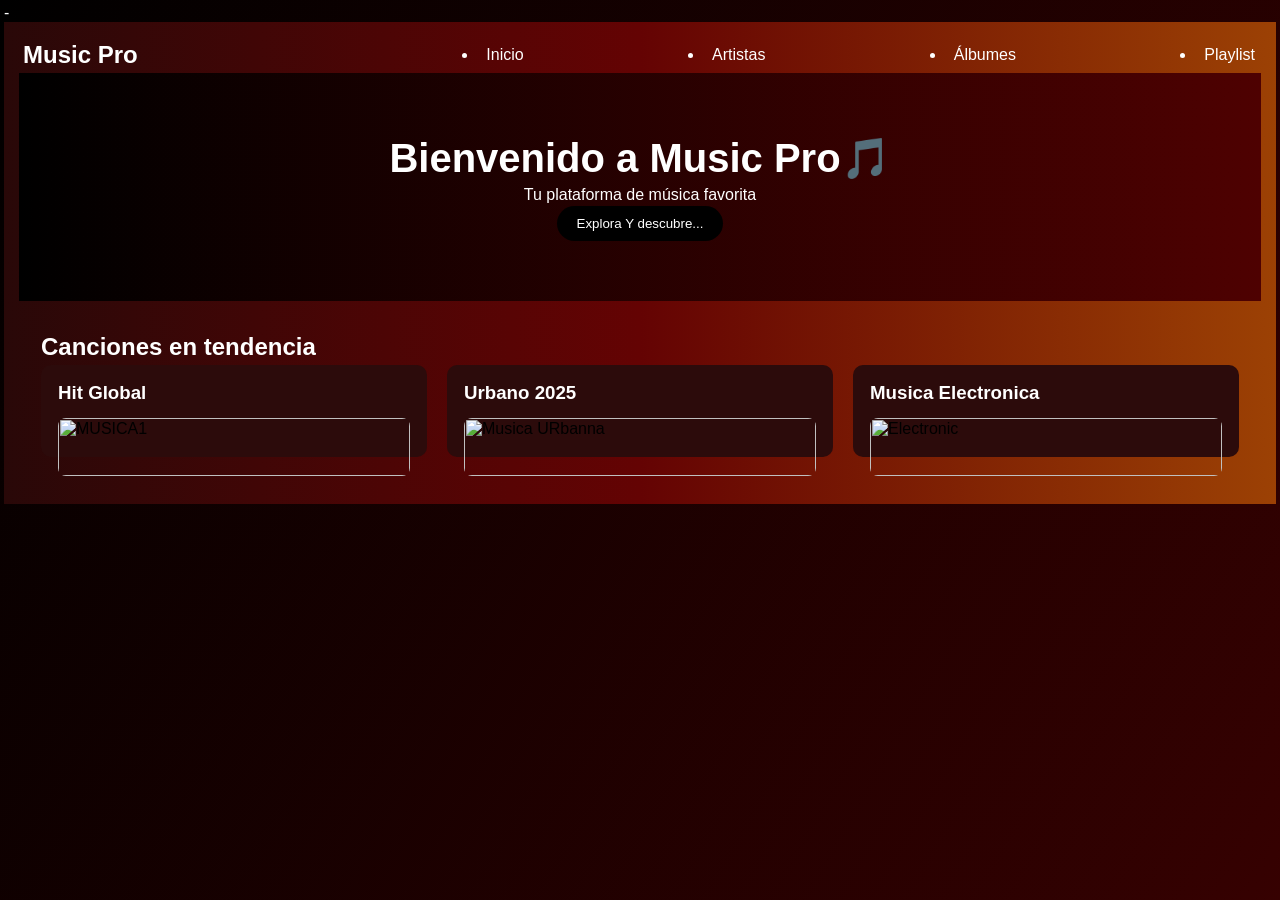
==== index.html @ ae1a1836 "Rename Index.html to index.html" ====
-<!DOCTYPE html>
<html lang="en">
<head>
    <meta charset="UTF-8">
    <meta name="viewport" content="width=device-width, initial-scale=1.0">
    <title>Musisic Pro - Inicio</title>
    <link rel="stylesheet" href="./css/index.css">
</head>
<body>
    <header>
        <nav>
            <div class="logo">Music Pro</div>
            <ul></ul>
                <li><a href="Index.html">Inicio</a></li>
                <li><a href="artistas.html">Artistas</a></li>
                <li><a href="albunes.html">Álbumes</a></li>
                <li><a href="playlist.html">Playlist</a></li>
            </ul>
        </nav>
    <section class="hero">
        <h1>Bienvenido a Music Pro🎵</h1>
        <p>Tu plataforma de música favorita</p> 
        <button>Explora Y descubre...</button>
    </section> 
    <section class="Container">
        <h2>Canciones en tendencia</h2>
    <Div class="grid">
        <div class="card">
            <h3>Hit Global</h3>
            <img src="https://images.unsplash.com/photo-1616356607338-fd87169ecf1a?q=80&w=1170&auto=format&fit=crop&ixlib=rb-4.1.0&ixid=M3wxMjA3fDB8MHxwaG90by1wYWdlfHx8fGVufDB8fHx8fA%3D%3D" alt="MUSICA1">
        </div>
        <div class="card">
            <h3>Urbano 2025</h3>
            <img src="https://images.unsplash.com/photo-1487452066049-a710f7296400?q=80&w=1171&auto=format&fit=crop&ixlib=rb-4.1.0&ixid=M3wxMjA3fDB8MHxwaG90by1wYWdlfHx8fGVufDB8fHx8fA%3D%3D" alt="Musica URbanna">
        </div>
        <div class="card">
            <h3>Musica Electronica</h3>
            <img src="https://images.unsplash.com/photo-1514525253161-7a46d19cd819?q=80&w=1074&auto=format&fit=crop&ixlib=rb-4.1.0&ixid=M3wxMjA3fDB8MHxwaG90by1wYWdlfHx8fGVufDB8fHx8fA%3D%3D" alt="Electronic">


        </div>

    </Div>    

    </section>
    </header>
</body>
</html>
---- css/index.css ----
*{
    margin:0;
    padding:2px;
    box-sizing:border-box;
}

body{
    font-family:Arial, sans-serif;
    background:linear-gradient(120deg,#000000,#360101);
    color:white;
}


header{
    background:linear-gradient(90deg,#290808,#640303,#9c4104);
    padding:15px;
}

nav{
    display:flex;
    justify-content:space-between;
    align-items:center;
}

.logo{
    font-size:24px;
    font-weight:bold;
}

nav ul{
    display:flex;
    list-style:none;
}

nav ul li{
    margin-left:15px;
}

nav a{
    color:white;
    text-decoration:none;
}

nav a:hover{
    opacity:.7;
}


.hero{
    text-align:center;
    padding:60px 20px;
    background:linear-gradient(90deg,#000000,#4e0101);
}

.hero h1{
    font-size:40px;
}

.container{
    padding:30px 20px;
}

.grid{
    display:grid;
    grid-template-columns:repeat(auto-fit, minmax(250px,1fr));
    gap:20px;
}

.card{
    background:#2c0b0b;
    padding:15px;
    border-radius:10px;
    transition:transform .3s, background .3s;
    border-width: 2px;
    border-color: #610805;
}
.card img{
    width:100%;
    border-radius:10px;
    margin-top: 10px;
    color: #000000;

}

.card:hover{
    background:#9e0707;
    transform:scale(1.03);
}
.hero button{
    display:inline-block;
    padding:10px 20px;
    background:#000000;
    color:white;
    border:none;
    border-radius:22px;
    cursor:pointer;
    transform-style: inherit;

}
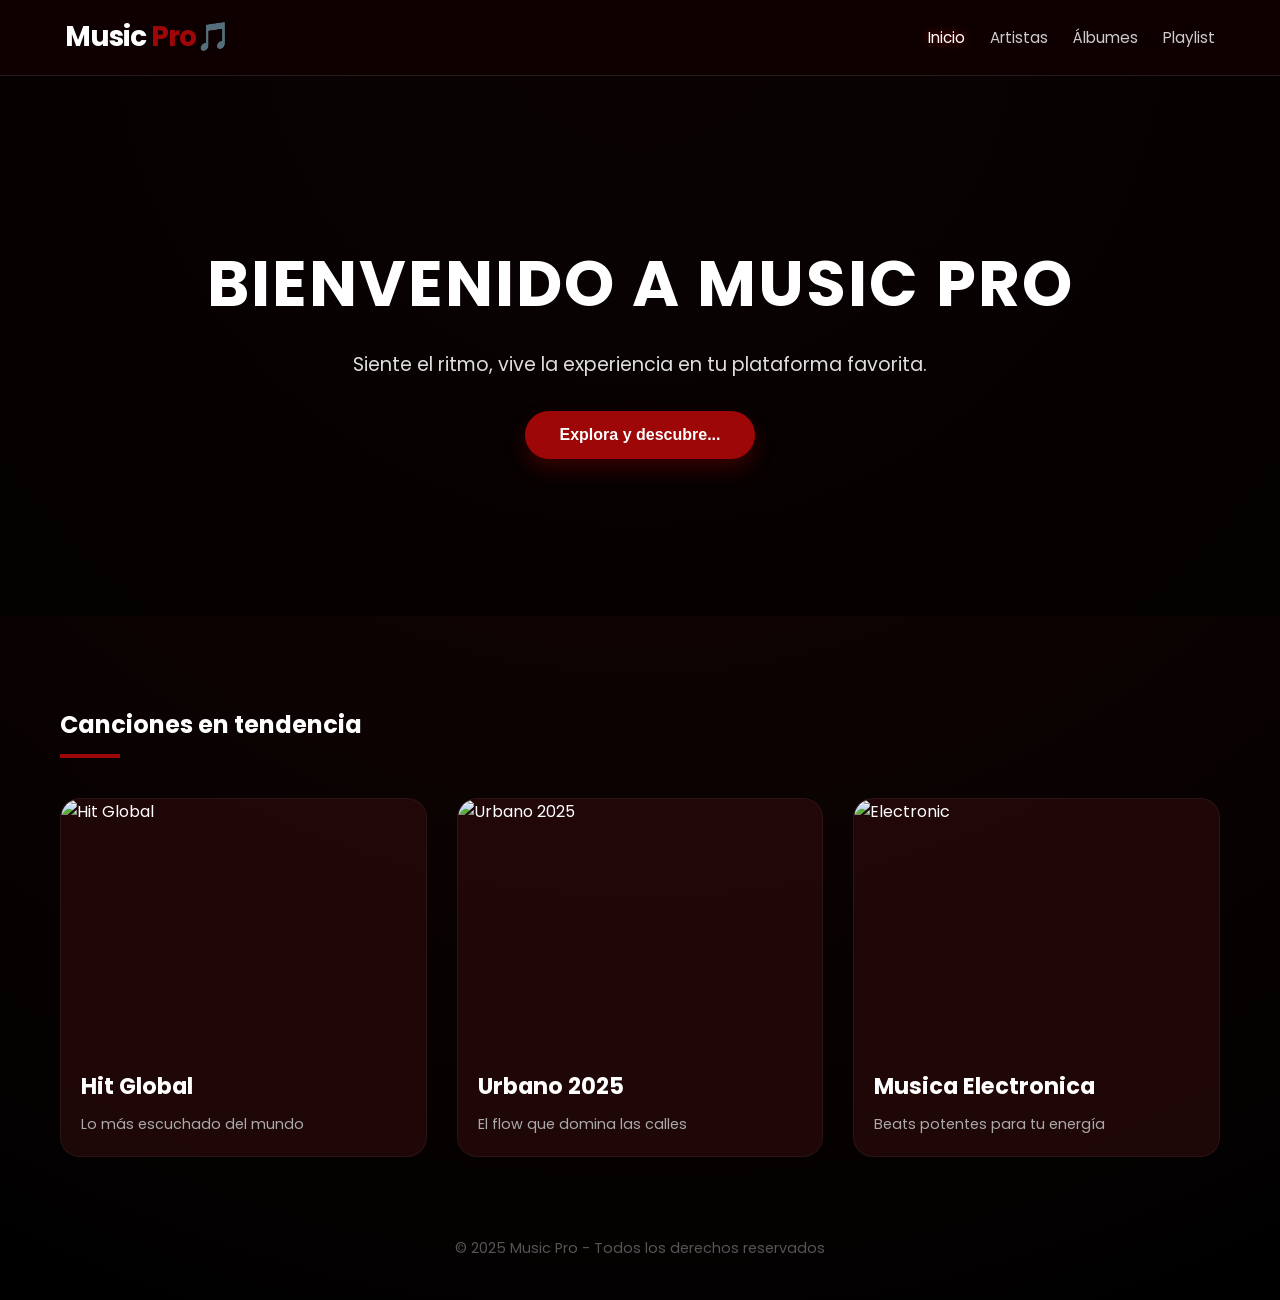
==== commit feec5a3a: "Modificacion del inicio" ====
--- a/index.html
+++ b/index.html
@@ -1,48 +1,76 @@
--<!DOCTYPE html>
-<html lang="en">
+<!DOCTYPE html>
+<html lang="es">
 <head>
     <meta charset="UTF-8">
     <meta name="viewport" content="width=device-width, initial-scale=1.0">
-    <title>Musisic Pro - Inicio</title>
-    <link rel="stylesheet" href="./css/index.css">
+    <title>Music Pro - Inicio</title>
+    <link rel="stylesheet" href="css/index.css">
+    <link href="https://fonts.googleapis.com/css2?family=Poppins:wght@300;400;700&display=swap" rel="stylesheet">
 </head>
 <body>
     <header>
-        <nav>
-            <div class="logo">Music Pro</div>
-            <ul></ul>
-                <li><a href="Index.html">Inicio</a></li>
+        <nav class="nav-container">
+            <div class="logo">Music <span>Pro</span>🎵</div>
+            <ul class="nav-links">
+                <li><a href="Index.html" class="active">Inicio</a></li>
                 <li><a href="artistas.html">Artistas</a></li>
                 <li><a href="albunes.html">Álbumes</a></li>
                 <li><a href="playlist.html">Playlist</a></li>
             </ul>
         </nav>
-    <section class="hero">
-        <h1>Bienvenido a Music Pro🎵</h1>
-        <p>Tu plataforma de música favorita</p> 
-        <button>Explora Y descubre...</button>
-    </section> 
-    <section class="Container">
-        <h2>Canciones en tendencia</h2>
-    <Div class="grid">
-        <div class="card">
-            <h3>Hit Global</h3>
-            <img src="https://images.unsplash.com/photo-1616356607338-fd87169ecf1a?q=80&w=1170&auto=format&fit=crop&ixlib=rb-4.1.0&ixid=M3wxMjA3fDB8MHxwaG90by1wYWdlfHx8fGVufDB8fHx8fA%3D%3D" alt="MUSICA1">
-        </div>
-        <div class="card">
-            <h3>Urbano 2025</h3>
-            <img src="https://images.unsplash.com/photo-1487452066049-a710f7296400?q=80&w=1171&auto=format&fit=crop&ixlib=rb-4.1.0&ixid=M3wxMjA3fDB8MHxwaG90by1wYWdlfHx8fGVufDB8fHx8fA%3D%3D" alt="Musica URbanna">
-        </div>
-        <div class="card">
-            <h3>Musica Electronica</h3>
-            <img src="https://images.unsplash.com/photo-1514525253161-7a46d19cd819?q=80&w=1074&auto=format&fit=crop&ixlib=rb-4.1.0&ixid=M3wxMjA3fDB8MHxwaG90by1wYWdlfHx8fGVufDB8fHx8fA%3D%3D" alt="Electronic">
+    </header>
 
+    <main>
+        <section class="hero">
+            <div class="hero-content">
+                <h1>Bienvenido a Music Pro</h1>
+                <p>Siente el ritmo, vive la experiencia en tu plataforma favorita.</p> 
+                <button class="btn-main">Explora y descubre...</button>
+            </div>
+        </section> 
 
-        </div>
+        <section class="container">
+            <div class="section-title">
+                <h2>Canciones en tendencia</h2>
+                <div class="underline"></div>
+            </div>
+            
+            <div class="grid">
+                <div class="card">
+                    <div class="card-img-container">
+                        <img src="https://images.unsplash.com/photo-1616356607338-fd87169ecf1a?q=80&w=1170&auto=format&fit=crop" alt="Hit Global">
+                    </div>
+                    <div class="card-info">
+                        <h3>Hit Global</h3>
+                        <p>Lo más escuchado del mundo</p>
+                    </div>
+                </div>
 
-    </Div>    
+                <div class="card">
+                    <div class="card-img-container">
+                        <img src="https://images.unsplash.com/photo-1487452066049-a710f7296400?q=80&w=1171&auto=format&fit=crop" alt="Urbano 2025">
+                    </div>
+                    <div class="card-info">
+                        <h3>Urbano 2025</h3>
+                        <p>El flow que domina las calles</p>
+                    </div>
+                </div>
 
-    </section>
-    </header>
+                <div class="card">
+                    <div class="card-img-container">
+                        <img src="https://images.unsplash.com/photo-1514525253161-7a46d19cd819?q=80&w=1074&auto=format&fit=crop" alt="Electronic">
+                    </div>
+                    <div class="card-info">
+                        <h3>Musica Electronica</h3>
+                        <p>Beats potentes para tu energía</p>
+                    </div>
+                </div>
+            </div>    
+        </section>
+    </main>
+
+    <footer>
+        <p>&copy; 2025 Music Pro - Todos los derechos reservados</p>
+    </footer>
 </body>
-</html>
+</html>
--- a/css/index.css
+++ b/css/index.css
@@ -1,99 +1,192 @@
-*{
-    margin:0;
-    padding:2px;
-    box-sizing:border-box;
+/* Variables para mantener el orden */
+:root {
+    --primary-red: #9e0707;
+    --dark-red: #360101;
+    --black: #0a0a0a;
+    --card-bg: rgba(44, 11, 11, 0.7);
+    --transition: all 0.4s cubic-bezier(0.175, 0.885, 0.32, 1.275);
 }
 
-body{
-    font-family:Arial, sans-serif;
-    background:linear-gradient(120deg,#000000,#360101);
-    color:white;
+* {
+    margin: 0;
+    padding: 0;
+    box-sizing: border-box;
 }
 
-
-header{
-    background:linear-gradient(90deg,#290808,#640303,#9c4104);
-    padding:15px;
+body {
+    font-family: 'Poppins', sans-serif;
+    background: radial-gradient(circle at top, #1a0505, #000000);
+    color: white;
+    line-height: 1.6;
+    overflow-x: hidden;
 }
 
-nav{
-    display:flex;
-    justify-content:space-between;
-    align-items:center;
+/* --- Navegación --- */
+header {
+    background: rgba(15, 0, 0, 0.9);
+    backdrop-filter: blur(10px);
+    position: sticky;
+    top: 0;
+    z-index: 1000;
+    border-bottom: 1px solid rgba(255, 255, 255, 0.1);
 }
 
-.logo{
-    font-size:24px;
-    font-weight:bold;
+.nav-container {
+    max-width: 1200px;
+    margin: 0 auto;
+    display: flex;
+    justify-content: space-between;
+    align-items: center;
+    padding: 15px 25px;
 }
 
-nav ul{
-    display:flex;
-    list-style:none;
+.logo {
+    font-size: 28px;
+    font-weight: 700;
+    letter-spacing: -1px;
 }
 
-nav ul li{
-    margin-left:15px;
+.logo span {
+    color: var(--primary-red);
 }
 
-nav a{
-    color:white;
-    text-decoration:none;
+.nav-links {
+    display: flex;
+    list-style: none;
+    gap: 25px;
 }
 
-nav a:hover{
-    opacity:.7;
+.nav-links a {
+    color: #ccc;
+    text-decoration: none;
+    font-weight: 400;
+    transition: var(--transition);
+    font-size: 0.95rem;
 }
 
-
-.hero{
-    text-align:center;
-    padding:60px 20px;
-    background:linear-gradient(90deg,#000000,#4e0101);
+.nav-links a:hover, .nav-links a.active {
+    color: white;
+    text-shadow: 0 0 10px var(--primary-red);
 }
 
-.hero h1{
-    font-size:40px;
+/* --- Hero Section --- */
+.hero {
+    height: 60vh;
+    display: flex;
+    align-items: center;
+    justify-content: center;
+    text-align: center;
+    background: linear-gradient(rgba(0,0,0,0.6), rgba(0,0,0,0.6)), 
+                url('https://images.unsplash.com/photo-1493225255756-d9584f8606e9?q=80&w=1470&auto=format&fit=crop') center/cover;
+    margin-bottom: 50px;
 }
 
-.container{
-    padding:30px 20px;
+.hero h1 {
+    font-size: clamp(2.5rem, 5vw, 4rem);
+    margin-bottom: 15px;
+    text-transform: uppercase;
+    letter-spacing: 2px;
 }
 
-.grid{
-    display:grid;
-    grid-template-columns:repeat(auto-fit, minmax(250px,1fr));
-    gap:20px;
+.hero p {
+    font-size: 1.2rem;
+    color: #ddd;
+    margin-bottom: 30px;
 }
 
-.card{
-    background:#2c0b0b;
-    padding:15px;
-    border-radius:10px;
-    transition:transform .3s, background .3s;
-    border-width: 2px;
-    border-color: #610805;
-}
-.card img{
-    width:100%;
-    border-radius:10px;
-    margin-top: 10px;
-    color: #000000;
-
+.btn-main {
+    padding: 15px 35px;
+    background: var(--primary-red);
+    color: white;
+    border: none;
+    border-radius: 50px;
+    font-weight: bold;
+    font-size: 1rem;
+    cursor: pointer;
+    transition: var(--transition);
+    box-shadow: 0 10px 20px rgba(158, 7, 7, 0.3);
 }
 
-.card:hover{
-    background:#9e0707;
-    transform:scale(1.03);
+.btn-main:hover {
+    transform: translateY(-5px);
+    box-shadow: 0 15px 30px rgba(158, 7, 7, 0.5);
+    background: #c10808;
 }
-.hero button{
-    display:inline-block;
-    padding:10px 20px;
-    background:#000000;
-    color:white;
-    border:none;
-    border-radius:22px;
-    cursor:pointer;
-    transform-style: inherit;
 
+/* --- Contenedor y Grid --- */
+.container {
+    max-width: 1200px;
+    margin: 0 auto;
+    padding: 40px 20px;
+}
+
+.section-title {
+    margin-bottom: 40px;
+}
+
+.underline {
+    width: 60px;
+    height: 4px;
+    background: var(--primary-red);
+    margin-top: 10px;
+}
+
+.grid {
+    display: grid;
+    grid-template-columns: repeat(auto-fit, minmax(280px, 1fr));
+    gap: 30px;
+}
+
+/* --- Cards Mejoradas --- */
+.card {
+    background: var(--card-bg);
+    border-radius: 20px;
+    overflow: hidden;
+    border: 1px solid rgba(255, 255, 255, 0.05);
+    transition: var(--transition);
+    cursor: pointer;
+}
+
+.card-img-container {
+    overflow: hidden;
+    height: 250px;
+}
+
+.card img {
+    width: 100%;
+    height: 100%;
+    object-fit: cover;
+    transition: transform 0.5s ease;
+}
+
+.card-info {
+    padding: 20px;
+}
+
+.card h3 {
+    margin-bottom: 8px;
+    font-size: 1.4rem;
+}
+
+.card p {
+    color: #aaa;
+    font-size: 0.9rem;
+}
+
+.card:hover {
+    transform: translateY(-10px);
+    background: rgba(158, 7, 7, 0.2);
+    border-color: var(--primary-red);
+    box-shadow: 0 20px 40px rgba(0, 0, 0, 0.6);
+}
+
+.card:hover img {
+    transform: scale(1.1);
+}
+
+footer {
+    text-align: center;
+    padding: 40px;
+    color: #555;
+    font-size: 0.9rem;
 }
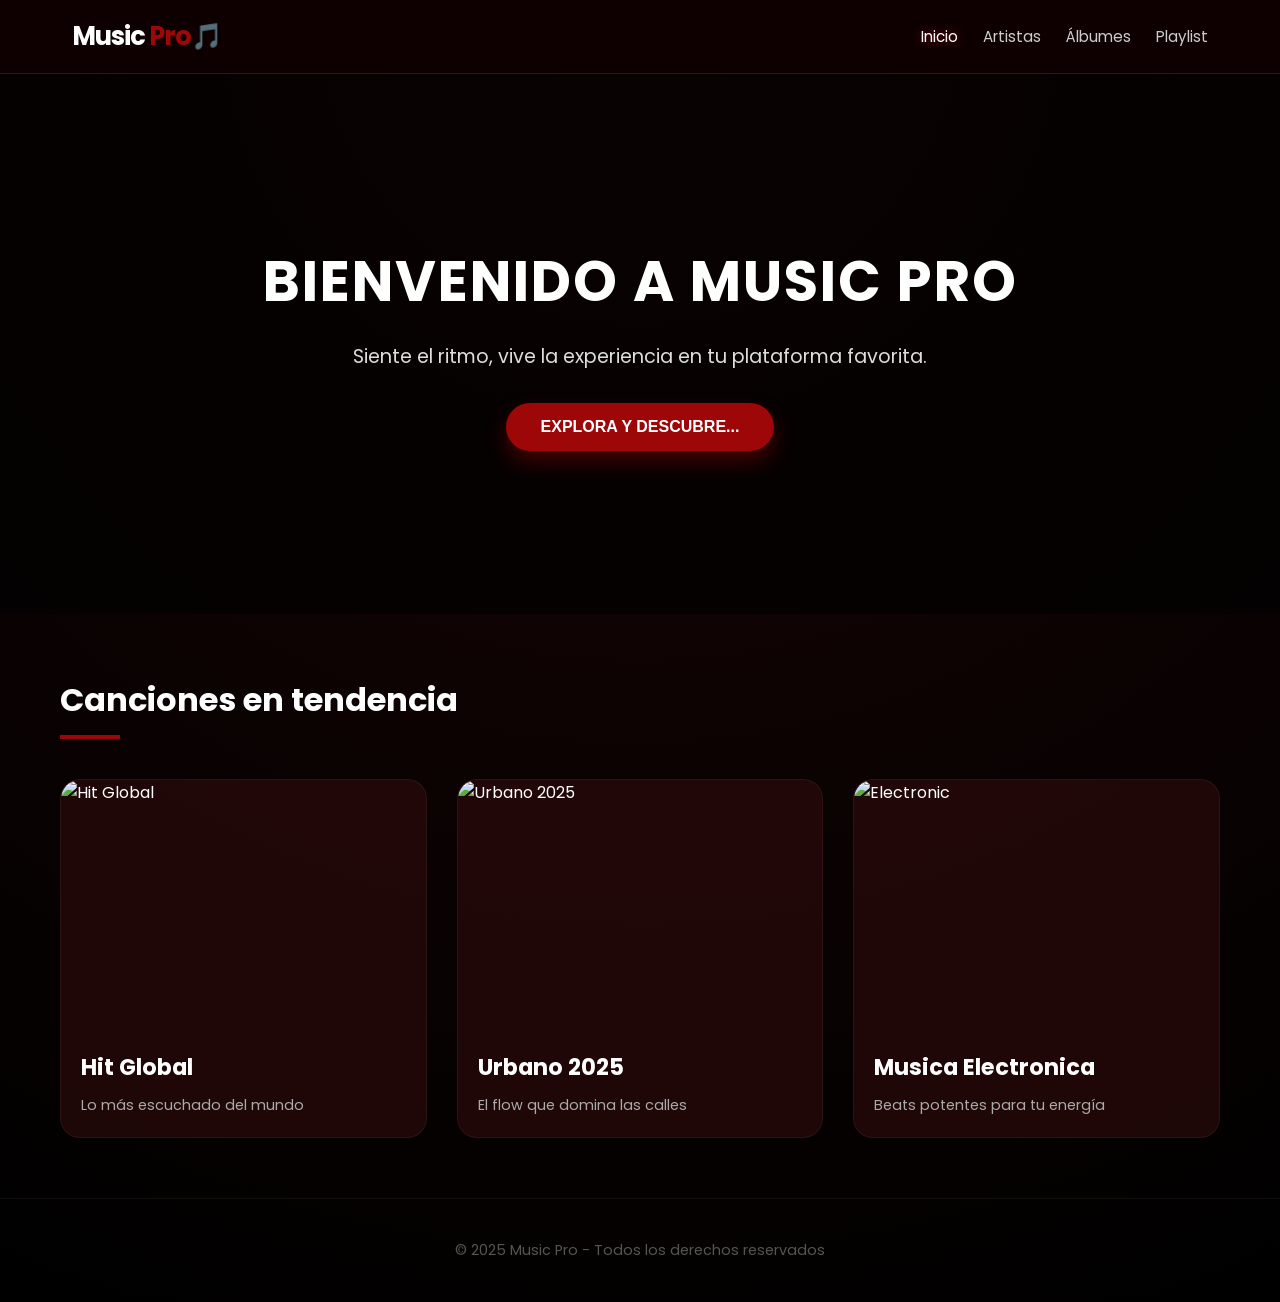
==== commit 6d616f29: "responsive actualizados" ====
--- a/index.html
+++ b/index.html
@@ -4,73 +4,75 @@
     <meta charset="UTF-8">
     <meta name="viewport" content="width=device-width, initial-scale=1.0">
     <title>Music Pro - Inicio</title>
+    <link href="https://fonts.googleapis.com/css2?family=Poppins:wght@300;400;700&display=swap" rel="stylesheet">
     <link rel="stylesheet" href="css/index.css">
-    <link href="https://fonts.googleapis.com/css2?family=Poppins:wght@300;400;700&display=swap" rel="stylesheet">
 </head>
 <body>
-    <header>
-        <nav class="nav-container">
-            <div class="logo">Music <span>Pro</span>🎵</div>
-            <ul class="nav-links">
-                <li><a href="Index.html" class="active">Inicio</a></li>
-                <li><a href="artistas.html">Artistas</a></li>
-                <li><a href="albunes.html">Álbumes</a></li>
-                <li><a href="playlist.html">Playlist</a></li>
-            </ul>
-        </nav>
-    </header>
 
-    <main>
-        <section class="hero">
-            <div class="hero-content">
-                <h1>Bienvenido a Music Pro</h1>
-                <p>Siente el ritmo, vive la experiencia en tu plataforma favorita.</p> 
-                <button class="btn-main">Explora y descubre...</button>
+<header>
+    <nav class="nav-container">
+        <div class="logo">Music <span>Pro</span>🎵</div>
+        <ul class="nav-links">
+            <li><a href="index.html" class="active">Inicio</a></li>
+            <li><a href="artistas.html">Artistas</a></li>
+            <li><a href="albunes.html">Álbumes</a></li>
+            <li><a href="playlist.html">Playlist</a></li>
+        </ul>
+    </nav>
+</header>
+
+<main>
+    <section class="hero">
+        <div class="hero-content">
+            <h1>Bienvenido a Music Pro</h1>
+            <p>Siente el ritmo, vive la experiencia en tu plataforma favorita.</p> 
+            <button class="btn-main">Explora y descubre...</button>
+        </div>
+    </section> 
+
+    <section class="container">
+        <div class="section-title">
+            <h2>Canciones en tendencia</h2>
+            <div class="underline"></div>
+        </div>
+        
+        <div class="grid">
+            <div class="card">
+                <div class="card-img-container">
+                    <img src="https://images.unsplash.com/photo-1616356607338-fd87169ecf1a?q=80&w=1170&auto=format&fit=crop" alt="Hit Global">
+                </div>
+                <div class="card-info">
+                    <h3>Hit Global</h3>
+                    <p>Lo más escuchado del mundo</p>
+                </div>
             </div>
-        </section> 
 
-        <section class="container">
-            <div class="section-title">
-                <h2>Canciones en tendencia</h2>
-                <div class="underline"></div>
+            <div class="card">
+                <div class="card-img-container">
+                    <img src="https://images.unsplash.com/photo-1487452066049-a710f7296400?q=80&w=1171&auto=format&fit=crop" alt="Urbano 2025">
+                </div>
+                <div class="card-info">
+                    <h3>Urbano 2025</h3>
+                    <p>El flow que domina las calles</p>
+                </div>
             </div>
-            
-            <div class="grid">
-                <div class="card">
-                    <div class="card-img-container">
-                        <img src="https://images.unsplash.com/photo-1616356607338-fd87169ecf1a?q=80&w=1170&auto=format&fit=crop" alt="Hit Global">
-                    </div>
-                    <div class="card-info">
-                        <h3>Hit Global</h3>
-                        <p>Lo más escuchado del mundo</p>
-                    </div>
+
+            <div class="card">
+                <div class="card-img-container">
+                    <img src="https://images.unsplash.com/photo-1514525253161-7a46d19cd819?q=80&w=1074&auto=format&fit=crop" alt="Electronic">
                 </div>
+                <div class="card-info">
+                    <h3>Musica Electronica</h3>
+                    <p>Beats potentes para tu energía</p>
+                </div>
+            </div>
+        </div>    
+    </section>
+</main>
 
-                <div class="card">
-                    <div class="card-img-container">
-                        <img src="https://images.unsplash.com/photo-1487452066049-a710f7296400?q=80&w=1171&auto=format&fit=crop" alt="Urbano 2025">
-                    </div>
-                    <div class="card-info">
-                        <h3>Urbano 2025</h3>
-                        <p>El flow que domina las calles</p>
-                    </div>
-                </div>
+<footer>
+    <p>&copy; 2025 Music Pro - Todos los derechos reservados</p>
+</footer>
 
-                <div class="card">
-                    <div class="card-img-container">
-                        <img src="https://images.unsplash.com/photo-1514525253161-7a46d19cd819?q=80&w=1074&auto=format&fit=crop" alt="Electronic">
-                    </div>
-                    <div class="card-info">
-                        <h3>Musica Electronica</h3>
-                        <p>Beats potentes para tu energía</p>
-                    </div>
-                </div>
-            </div>    
-        </section>
-    </main>
-
-    <footer>
-        <p>&copy; 2025 Music Pro - Todos los derechos reservados</p>
-    </footer>
 </body>
 </html>
--- a/css/index.css
+++ b/css/index.css
@@ -1,7 +1,7 @@
-/* Variables para mantener el orden */
+/* --- VARIABLES Y RESET --- */
 :root {
     --primary-red: #9e0707;
-    --dark-red: #360101;
+    --hover-red: #c10808;
     --black: #0a0a0a;
     --card-bg: rgba(44, 11, 11, 0.7);
     --transition: all 0.4s cubic-bezier(0.175, 0.885, 0.32, 1.275);
@@ -21,9 +21,9 @@
     overflow-x: hidden;
 }
 
-/* --- Navegación --- */
+/* --- NAVEGACIÓN RESPONSIVE --- */
 header {
-    background: rgba(15, 0, 0, 0.9);
+    background: rgba(15, 0, 0, 0.95);
     backdrop-filter: blur(10px);
     position: sticky;
     top: 0;
@@ -37,18 +37,18 @@
     display: flex;
     justify-content: space-between;
     align-items: center;
-    padding: 15px 25px;
+    padding: 1rem 2rem;
+    flex-wrap: wrap; /* Clave para que baje en móviles */
+    gap: 15px;
 }
 
 .logo {
-    font-size: 28px;
+    font-size: 1.6rem;
     font-weight: 700;
     letter-spacing: -1px;
 }
 
-.logo span {
-    color: var(--primary-red);
-}
+.logo span { color: var(--primary-red); }
 
 .nav-links {
     display: flex;
@@ -60,43 +60,46 @@
     color: #ccc;
     text-decoration: none;
     font-weight: 400;
+    font-size: 0.95rem;
     transition: var(--transition);
-    font-size: 0.95rem;
 }
 
-.nav-links a:hover, .nav-links a.active {
+.nav-links a:hover,
+.nav-links a.active {
     color: white;
     text-shadow: 0 0 10px var(--primary-red);
 }
 
-/* --- Hero Section --- */
+/* --- HERO SECTION --- */
 .hero {
     height: 60vh;
+    min-height: 400px;
     display: flex;
     align-items: center;
     justify-content: center;
     text-align: center;
-    background: linear-gradient(rgba(0,0,0,0.6), rgba(0,0,0,0.6)), 
+    background: linear-gradient(rgba(0,0,0,0.65), rgba(0,0,0,0.65)), 
                 url('https://images.unsplash.com/photo-1493225255756-d9584f8606e9?q=80&w=1470&auto=format&fit=crop') center/cover;
-    margin-bottom: 50px;
 }
 
 .hero h1 {
-    font-size: clamp(2.5rem, 5vw, 4rem);
+    font-size: clamp(2rem, 5vw, 3.5rem);
     margin-bottom: 15px;
     text-transform: uppercase;
     letter-spacing: 2px;
 }
 
 .hero p {
-    font-size: 1.2rem;
+    font-size: clamp(1rem, 2vw, 1.2rem);
     color: #ddd;
     margin-bottom: 30px;
 }
 
+/* --- BOTÓN REPARADO --- */
 .btn-main {
+    display: inline-block;
     padding: 15px 35px;
-    background: var(--primary-red);
+    background-color: var(--primary-red);
     color: white;
     border: none;
     border-radius: 50px;
@@ -104,31 +107,30 @@
     font-size: 1rem;
     cursor: pointer;
     transition: var(--transition);
-    box-shadow: 0 10px 20px rgba(158, 7, 7, 0.3);
+    box-shadow: 0 10px 20px rgba(158, 7, 7, 0.4);
+    text-transform: uppercase;
 }
 
 .btn-main:hover {
     transform: translateY(-5px);
-    box-shadow: 0 15px 30px rgba(158, 7, 7, 0.5);
-    background: #c10808;
+    box-shadow: 0 15px 30px rgba(158, 7, 7, 0.6);
+    background-color: var(--hover-red);
 }
 
-/* --- Contenedor y Grid --- */
+
 .container {
     max-width: 1200px;
     margin: 0 auto;
-    padding: 40px 20px;
+    padding: 60px 20px;
 }
 
-.section-title {
-    margin-bottom: 40px;
-}
+.section-title h2 { font-size: 2rem; }
 
 .underline {
     width: 60px;
     height: 4px;
     background: var(--primary-red);
-    margin-top: 10px;
+    margin: 10px 0 40px 0;
 }
 
 .grid {
@@ -137,51 +139,41 @@
     gap: 30px;
 }
 
-/* --- Cards Mejoradas --- */
 .card {
     background: var(--card-bg);
     border-radius: 20px;
     overflow: hidden;
     border: 1px solid rgba(255, 255, 255, 0.05);
     transition: var(--transition);
-    cursor: pointer;
 }
 
-.card-img-container {
-    overflow: hidden;
-    height: 250px;
-}
+.card-img-container { height: 250px; overflow: hidden; }
+.card img { width: 100%; height: 100%; object-fit: cover; transition: 0.5s; }
 
-.card img {
-    width: 100%;
-    height: 100%;
-    object-fit: cover;
-    transition: transform 0.5s ease;
-}
-
-.card-info {
-    padding: 20px;
-}
-
-.card h3 {
-    margin-bottom: 8px;
-    font-size: 1.4rem;
-}
-
-.card p {
-    color: #aaa;
-    font-size: 0.9rem;
-}
+.card-info { padding: 20px; }
+.card h3 { margin-bottom: 8px; font-size: 1.4rem; }
+.card p { color: #aaa; font-size: 0.9rem; }
 
 .card:hover {
     transform: translateY(-10px);
     background: rgba(158, 7, 7, 0.2);
     border-color: var(--primary-red);
-    box-shadow: 0 20px 40px rgba(0, 0, 0, 0.6);
 }
 
-.card:hover img {
-    transform: scale(1.1);
+.card:hover img { transform: scale(1.1); }
+
+
+@media (max-width: 768px) {
+    .nav-container {
+        justify-content: center; 
+        text-align: center;
+    }
+    .nav-links {
+        width: 100%;
+        justify-content: center;
+        gap: 15px;
+    }
+    .hero { height: 50vh; }
 }
 
 footer {
@@ -189,4 +181,5 @@
     padding: 40px;
     color: #555;
     font-size: 0.9rem;
+    border-top: 1px solid rgba(255,255,255,0.05);
 }
